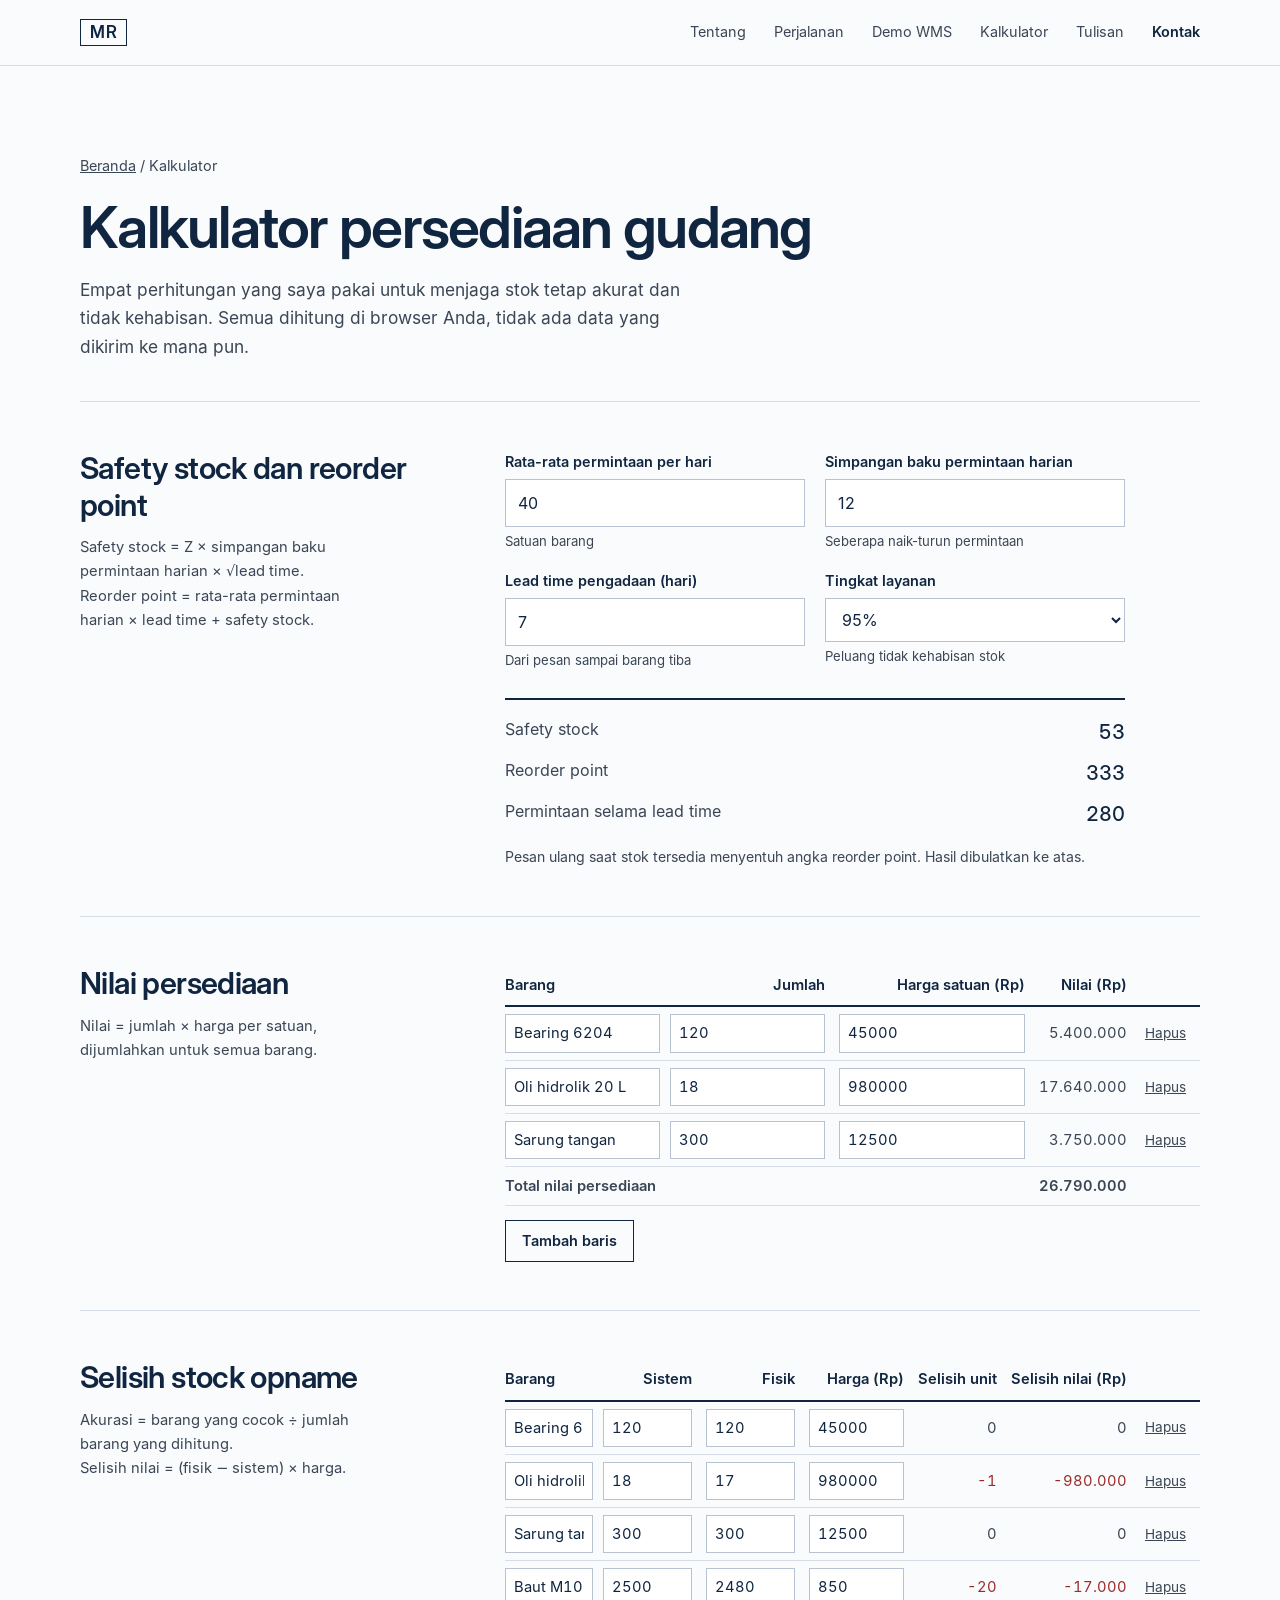
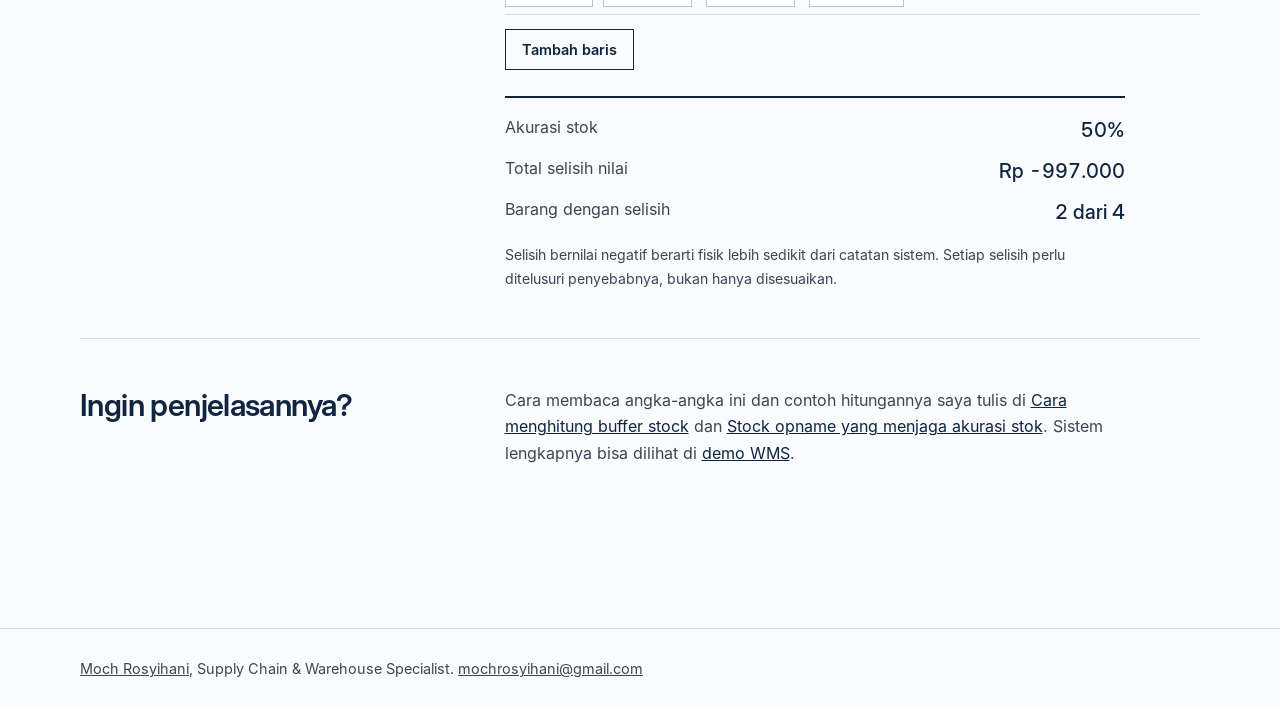
==== alat/index.html @ 8d3dca1d "Add files via upload" ====
<!doctype html>
<html lang="id">
<head>
<meta charset="utf-8">
<meta name="viewport" content="width=device-width, initial-scale=1">
<title>Kalkulator Persediaan Gudang – Moch Rosyihani</title>
<meta name="description" content="Kalkulator gratis untuk safety stock, reorder point, nilai persediaan, dan selisih stock opname. Dihitung langsung di browser Anda.">
<link rel="canonical" href="https://mochrosyihani.com/alat/">
<meta name="theme-color" content="#0F2540">
<link rel="icon" href="../assets/img/favicon.svg" type="image/svg+xml">
<meta property="og:type" content="website">
<meta property="og:locale" content="id_ID">
<meta property="og:site_name" content="Moch Rosyihani">
<meta property="og:title" content="Kalkulator Persediaan Gudang – Moch Rosyihani">
<meta property="og:description" content="Kalkulator gratis untuk safety stock, reorder point, nilai persediaan, dan selisih stock opname. Dihitung langsung di browser Anda.">
<meta property="og:url" content="https://mochrosyihani.com/alat/">
<meta property="og:image" content="https://mochrosyihani.com/assets/img/og.png">
<meta name="twitter:card" content="summary_large_image">
<link rel="stylesheet" href="../assets/css/style.css">
<link rel="stylesheet" href="../assets/css/halaman.css">
<script type="application/ld+json">{"@context":"https://schema.org","@type":"WebApplication","name":"Kalkulator Persediaan Gudang","applicationCategory":"BusinessApplication","operatingSystem":"Web","inLanguage":"id","description":"Hitung safety stock, reorder point, nilai persediaan, dan selisih stock opname.","author":{"@type":"Person","name":"Moch Rosyihani","url":"https://mochrosyihani.com/"},"offers":{"@type":"Offer","price":"0","priceCurrency":"IDR"}}</script>
</head>
<body>
<a class="lewati" href="#isi">Lewati ke isi</a>
<header class="bar" id="atas">
  <a class="monogram" href="../index.html" aria-label="Moch Rosyihani, beranda">MR</a>
  <button class="menu-tombol" type="button" aria-expanded="false" aria-controls="menu">Menu</button>
  <nav id="menu" class="menu" aria-label="Navigasi utama">
    <a href="../index.html#tentang">Tentang</a>
    <a href="../index.html#perjalanan">Perjalanan</a>
    <a href="../demo/">Demo WMS</a>
    <a href="../alat/">Kalkulator</a>
    <a href="../tulisan/">Tulisan</a>
    <a href="../index.html#kontak" class="menu-kontak">Kontak</a>
  </nav>
</header>
<main id="isi">

<div class="bungkus">
  <section class="judul-halaman">
    <p class="remah"><a href="../index.html">Beranda</a> / Kalkulator</p>
    <h1>Kalkulator persediaan gudang</h1>
    <p class="sub">Empat perhitungan yang saya pakai untuk menjaga stok tetap akurat dan tidak kehabisan. Semua dihitung di browser Anda, tidak ada data yang dikirim ke mana pun.</p>
  </section>

  <section class="blok" aria-labelledby="h-ss">
    <div class="blok-judul">
      <div>
        <h2 id="h-ss">Safety stock dan reorder point</h2>
        <p class="rumus">Safety stock = Z × simpangan baku permintaan harian × √lead time.<br>Reorder point = rata-rata permintaan harian × lead time + safety stock.</p>
      </div>
      <div>
        <form class="form" id="f-ss" onsubmit="return false">
          <div><label for="ss-d">Rata-rata permintaan per hari</label><input id="ss-d" type="number" min="0" step="any" value="40" inputmode="decimal"><span class="bantu">Satuan barang</span></div>
          <div><label for="ss-s">Simpangan baku permintaan harian</label><input id="ss-s" type="number" min="0" step="any" value="12" inputmode="decimal"><span class="bantu">Seberapa naik-turun permintaan</span></div>
          <div><label for="ss-l">Lead time pengadaan (hari)</label><input id="ss-l" type="number" min="0" step="any" value="7" inputmode="decimal"><span class="bantu">Dari pesan sampai barang tiba</span></div>
          <div><label for="ss-z">Tingkat layanan</label>
            <select id="ss-z"><option value="1.28">90%</option><option value="1.65" selected>95%</option><option value="1.96">97,5%</option><option value="2.33">99%</option></select>
            <span class="bantu">Peluang tidak kehabisan stok</span></div>
        </form>
        <div class="hasil" aria-live="polite"><dl>
          <dt>Safety stock</dt><dd id="o-ss">–</dd>
          <dt>Reorder point</dt><dd id="o-rop">–</dd>
          <dt>Permintaan selama lead time</dt><dd id="o-ld">–</dd>
        </dl><p class="catat">Pesan ulang saat stok tersedia menyentuh angka reorder point. Hasil dibulatkan ke atas.</p></div>
      </div>
    </div>
  </section>

  <section class="blok" aria-labelledby="h-nilai">
    <div class="blok-judul">
      <div>
        <h2 id="h-nilai">Nilai persediaan</h2>
        <p class="rumus">Nilai = jumlah × harga per satuan, dijumlahkan untuk semua barang.</p>
      </div>
      <div>
        <div class="tabel-bungkus"><table class="data" id="t-nilai">
          <thead><tr><th>Barang</th><th class="n">Jumlah</th><th class="n">Harga satuan (Rp)</th><th class="n">Nilai (Rp)</th><th><span class="sr-only">Hapus</span></th></tr></thead>
          <tbody></tbody>
          <tfoot><tr><td colspan="3"><strong>Total nilai persediaan</strong></td><td class="n"><strong id="o-total">0</strong></td><td></td></tr></tfoot>
        </table></div>
        <div class="baris-aksi"><button type="button" class="tombol-kecil" id="tambah-nilai">Tambah baris</button></div>
      </div>
    </div>
  </section>

  <section class="blok" aria-labelledby="h-opname">
    <div class="blok-judul">
      <div>
        <h2 id="h-opname">Selisih stock opname</h2>
        <p class="rumus">Akurasi = barang yang cocok ÷ jumlah barang yang dihitung.<br>Selisih nilai = (fisik − sistem) × harga.</p>
      </div>
      <div>
        <div class="tabel-bungkus"><table class="data" id="t-opname">
          <thead><tr><th>Barang</th><th class="n">Sistem</th><th class="n">Fisik</th><th class="n">Harga (Rp)</th><th class="n">Selisih unit</th><th class="n">Selisih nilai (Rp)</th><th><span class="sr-only">Hapus</span></th></tr></thead>
          <tbody></tbody>
        </table></div>
        <div class="baris-aksi"><button type="button" class="tombol-kecil" id="tambah-opname">Tambah baris</button></div>
        <div class="hasil" aria-live="polite"><dl>
          <dt>Akurasi stok</dt><dd id="o-akurasi">–</dd>
          <dt>Total selisih nilai</dt><dd id="o-selisih">–</dd>
          <dt>Barang dengan selisih</dt><dd id="o-jml">–</dd>
        </dl><p class="catat">Selisih bernilai negatif berarti fisik lebih sedikit dari catatan sistem. Setiap selisih perlu ditelusuri penyebabnya, bukan hanya disesuaikan.</p></div>
      </div>
    </div>
  </section>

  <section class="blok" aria-labelledby="h-baca">
    <div class="blok-judul">
      <h2 id="h-baca">Ingin penjelasannya?</h2>
      <div class="isi-teks"><p>Cara membaca angka-angka ini dan contoh hitungannya saya tulis di <a href="../tulisan/cara-menghitung-buffer-stock/">Cara menghitung buffer stock</a> dan <a href="../tulisan/stock-opname-akurasi-98-persen/">Stock opname yang menjaga akurasi stok</a>. Sistem lengkapnya bisa dilihat di <a href="../demo/">demo WMS</a>.</p></div>
    </div>
  </section>
</div>
</main>
<footer class="kaki-halaman">
  <div class="bungkus">
    <p><a href="../index.html">Moch Rosyihani</a>, Supply Chain &amp; Warehouse Specialist. <a href="mailto:mochrosyihani@gmail.com">mochrosyihani@gmail.com</a></p>
  </div>
</footer>
<script src="../assets/js/main.js" defer></script>
<script src="kalkulator.js" defer></script>
</body>
</html>
---- assets/css/style.css ----
/* Moch Rosyihani – profil. Navy, putih, abu. Satu aksen biru-teal tipis. */
@font-face{font-family:"Inter";src:url("../fonts/inter-400.woff") format("woff");font-weight:400;font-style:normal;font-display:swap}
@font-face{font-family:"Inter";src:url("../fonts/inter-600.woff") format("woff");font-weight:600;font-style:normal;font-display:swap}
@font-face{font-family:"Inter Display";src:url("../fonts/interdisplay-500.woff") format("woff");font-weight:500;font-style:normal;font-display:swap}
@font-face{font-family:"Inter Display";src:url("../fonts/interdisplay-600.woff") format("woff");font-weight:600;font-style:normal;font-display:swap}
@font-face{font-family:"Lora";src:url("../fonts/lora-italic.woff") format("woff");font-weight:400 700;font-style:italic;font-display:swap}

:root{
  --kertas:#FAFBFC;
  --lembut:#EEF2F7;
  --navy:#0F2540;
  --teks:#3A4656;
  --garis:#D6DDE6;
  --teal:#2A7A8A;
  --putih:#FFFFFF;
  --sans:"Inter",system-ui,-apple-system,"Segoe UI",Roboto,Arial,sans-serif;
  --tampil:"Inter Display","Inter",system-ui,-apple-system,"Segoe UI",Roboto,Arial,sans-serif;
  --serif:"Lora",Georgia,"Times New Roman",serif;
  --lebar:1120px;
  --gutter:clamp(20px,5vw,48px);
}
*,*::before,*::after{box-sizing:border-box}
html{scroll-behavior:smooth;scroll-padding-top:72px;-webkit-text-size-adjust:100%}
body{margin:0;background:var(--kertas);color:var(--teks);font-family:var(--sans);font-size:1rem;line-height:1.65;font-feature-settings:"kern","liga";-webkit-font-smoothing:antialiased}
img{max-width:100%;display:block}
a{color:var(--navy)}
:focus-visible{outline:2px solid var(--teal);outline-offset:3px;border-radius:2px}
.lewati{position:absolute;left:-999px;top:8px;background:var(--navy);color:#fff;padding:8px 14px;z-index:100}
.lewati:focus{left:8px}
.bungkus{width:100%;max-width:calc(var(--lebar) + 2*var(--gutter));margin:0 auto;padding:0 var(--gutter)}

h1,h2,h3{font-family:var(--tampil);color:var(--navy);margin:0;font-weight:600}

/* Bar atas */
.bar{position:sticky;top:0;z-index:50;display:flex;align-items:center;justify-content:space-between;padding:14px max(var(--gutter),calc((100vw - var(--lebar))/2));background:rgba(250,251,252,.94);backdrop-filter:blur(6px);border-bottom:1px solid var(--garis)}
.monogram{font-family:var(--tampil);font-weight:600;font-size:1.05rem;letter-spacing:.04em;text-decoration:none;color:var(--navy);border:1.5px solid var(--navy);padding:4px 9px;line-height:1}
.menu{display:flex;gap:28px;align-items:center}
.menu a{font-size:.9rem;text-decoration:none;color:var(--teks);padding:6px 0;border-bottom:1.5px solid transparent}
.menu a:hover{color:var(--navy);border-bottom-color:var(--teal)}
.menu .menu-kontak{color:var(--navy);font-weight:600}
.menu-tombol{display:none;font:inherit;font-size:.9rem;background:none;border:1px solid var(--garis);color:var(--navy);padding:6px 14px;cursor:pointer}

/* Hero */
.hero{padding:clamp(48px,9vw,112px) 0 clamp(40px,7vw,88px)}
.hero-grid{display:grid;grid-template-columns:minmax(0,1.55fr) minmax(0,.85fr);gap:clamp(32px,6vw,88px);align-items:end}
.nama{font-size:clamp(3rem,9.2vw,7.6rem);line-height:.95;letter-spacing:-.035em;font-weight:600}
.nama span{display:block}
.garis-hero{height:3px;width:clamp(72px,12vw,148px);background:var(--teal);margin:clamp(24px,3.5vw,40px) 0 22px;transform-origin:left;animation:tarik .9s .15s cubic-bezier(.2,.7,.2,1) both}
@keyframes tarik{from{transform:scaleX(0)}to{transform:scaleX(1)}}
.jabatan{font-family:var(--tampil);font-weight:500;font-size:clamp(1.15rem,2.1vw,1.55rem);color:var(--navy);margin:0 0 14px;letter-spacing:-.01em}
.tagline{font-family:var(--serif);font-style:italic;font-size:clamp(1.05rem,1.7vw,1.25rem);line-height:1.5;margin:0 0 18px;color:var(--teks)}
.ringkas{max-width:52ch;margin:0 0 30px}
.aksi{display:flex;flex-wrap:wrap;gap:12px}
.tombol{display:inline-block;font-size:.95rem;font-weight:600;text-decoration:none;padding:13px 24px;border:1.5px solid var(--navy);transition:background .15s,color .15s}
.tombol-utama{background:var(--navy);color:#fff}
.tombol-utama:hover{background:#1B3A63;border-color:#1B3A63}
.tombol-garis{color:var(--navy);background:transparent}
.tombol-garis:hover{background:var(--navy);color:#fff}
.foto{margin:0}
.foto img,.foto-sementara{aspect-ratio:4/5;width:100%;object-fit:cover}
.foto-sementara{background:var(--navy);display:grid;place-items:center}
.foto-sementara span{font-family:var(--tampil);font-weight:500;color:rgba(255,255,255,.88);font-size:clamp(3rem,7vw,5.5rem);letter-spacing:.04em}

/* Fakta */
.fakta{border-top:1px solid var(--garis);border-bottom:1px solid var(--garis);background:var(--putih)}
.fakta dl{display:grid;grid-template-columns:repeat(4,1fr);margin:0}
.fakta dl>div{padding:26px 24px 26px 0;border-right:1px solid var(--garis);margin-right:24px}
.fakta dl>div:last-child{border-right:0;margin-right:0}
.fakta dt{font-size:.85rem;color:var(--teks);margin-bottom:4px;order:2}
.fakta dd{margin:0;font-family:var(--tampil);font-weight:500;font-size:clamp(1.25rem,2.2vw,1.65rem);color:var(--navy);letter-spacing:-.015em;line-height:1.2}
.fakta dl>div{display:flex;flex-direction:column}
.fakta sup{line-height:0}.fakta sup a{text-decoration:none;color:var(--teal);margin-left:2px}

/* Seksi umum */
.seksi{padding:clamp(56px,9vw,112px) 0}
.seksi-lembut{background:var(--lembut)}
.seksi h2{font-size:clamp(1.8rem,3.6vw,2.6rem);letter-spacing:-.025em;line-height:1.15}
.dua-kolom{display:grid;grid-template-columns:minmax(0,.8fr) minmax(0,1.6fr);gap:clamp(24px,6vw,96px)}
.pengantar{margin:14px 0 0;font-family:var(--serif);font-style:italic;font-size:1.15rem;color:var(--teks)}
.pengantar-kecil{margin:16px 0 0;max-width:32ch;font-size:.95rem}
.isi-teks{max-width:62ch}
.isi-teks p{margin:0 0 1.15em}
.isi-teks .pembuka{font-family:var(--tampil);font-weight:500;font-size:clamp(1.3rem,2.3vw,1.7rem);line-height:1.3;letter-spacing:-.015em;color:var(--navy);margin-bottom:1.1em}

/* Garis waktu */
.garis-waktu{list-style:none;margin:clamp(32px,5vw,56px) 0 0;padding:0}
.garis-waktu>li{display:grid;grid-template-columns:minmax(0,.8fr) minmax(0,1.6fr);gap:clamp(24px,6vw,96px);padding:30px 0;border-top:1px solid #C3CDD9}
.garis-waktu>li:last-child{border-bottom:1px solid #C3CDD9}
.tahun{margin:0;font-weight:600;color:var(--navy);font-size:.95rem;font-variant-numeric:tabular-nums}
.garis-waktu h3{font-size:1.35rem;letter-spacing:-.015em;line-height:1.25}
.instansi{margin:2px 0 12px;color:var(--teal);font-weight:600;font-size:.95rem}
.garis-waktu p{margin:0}
.garis-waktu .instansi{margin:2px 0 12px}
.garis-waktu ul{margin:0;padding-left:1.15em;max-width:62ch}
.garis-waktu li li{margin:0 0 .45em;padding-left:.2em}
.garis-waktu li li::marker{color:var(--teal)}
.garis-waktu p:not(.tahun):not(.instansi){max-width:62ch}

/* Fitur WMS */
.fitur{margin:0}
.fitur>div{display:grid;grid-template-columns:minmax(0,.9fr) minmax(0,1.3fr);gap:24px;padding:22px 0;border-top:1px solid var(--garis)}
.fitur>div:last-child{border-bottom:1px solid var(--garis)}
.fitur dt{font-family:var(--tampil);font-weight:600;color:var(--navy);font-size:1.08rem;line-height:1.35;letter-spacing:-.01em}
.fitur dd{margin:0;max-width:52ch}

/* Studi kasus */
.kasus-daftar{margin-top:clamp(28px,4vw,48px)}
.kasus{display:grid;grid-template-columns:minmax(0,.8fr) minmax(0,1.6fr);gap:clamp(24px,6vw,96px);padding:34px 0;border-top:1px solid #C3CDD9}
.kasus:last-child{border-bottom:1px solid #C3CDD9}
.kasus h3{font-size:1.35rem;line-height:1.25;letter-spacing:-.015em;max-width:18ch}
.kasus dl{margin:0;max-width:62ch}
.kasus dl>div{margin-bottom:16px}
.kasus dl>div:last-child{margin-bottom:0}
.kasus dt{font-weight:600;color:var(--navy);font-size:.95rem;margin-bottom:2px}
.kasus dd{margin:0}
.kasus sup a{color:var(--teal);text-decoration:none}
.catatan{margin:22px 0 0;font-size:.85rem}

/* Keahlian */
.tiga-kolom{display:grid;grid-template-columns:repeat(3,minmax(0,1fr));gap:clamp(24px,5vw,64px)}
.judul-penuh{grid-column:1/-1;margin-bottom:8px}
.tiga-kolom h3{font-size:1.1rem;letter-spacing:-.01em;margin-bottom:14px;padding-bottom:12px;border-bottom:1px solid var(--garis)}
.polos{list-style:none;margin:0;padding:0}
.polos li{margin:0 0 .7em}
.polos strong{color:var(--navy);font-weight:600}

/* Kontak */
.kontak{background:var(--navy);color:#C9D4E2;padding:clamp(56px,9vw,104px) 0 0}
.kontak h2{color:#fff;font-size:clamp(2rem,4.4vw,3.2rem);letter-spacing:-.03em;line-height:1.1}
.kontak-grid{display:grid;grid-template-columns:minmax(0,1fr) minmax(0,1fr);gap:clamp(32px,7vw,112px)}
.kontak-isi{margin:20px 0 0;max-width:34ch;font-size:1.1rem;color:#E4EBF3}
.kontak-daftar{list-style:none;margin:0;padding:0}
.kontak-daftar li{display:grid;grid-template-columns:110px 1fr;gap:16px;padding:16px 0;border-top:1px solid rgba(255,255,255,.18)}
.kontak-daftar li:last-child{border-bottom:1px solid rgba(255,255,255,.18)}
.kontak-daftar span{color:#9FB0C6;font-size:.9rem}
.kontak-daftar a{justify-self:start;color:#fff;text-decoration:none;border-bottom:1px solid rgba(255,255,255,.35);padding-bottom:1px;word-break:break-word}
.kontak-daftar a:hover{border-bottom-color:#fff}
.kontak :focus-visible{outline-color:#8FD0DB}
.kaki{margin-top:clamp(48px,7vw,88px);padding-top:0;padding-bottom:28px;font-size:.85rem;color:#9FB0C6}
.kaki p{margin:0;padding-top:20px;border-top:1px solid rgba(255,255,255,.12)}

/* Responsif */
@media (max-width:860px){
  .hero-grid{grid-template-columns:1fr;align-items:start}
  .foto{order:-1;max-width:190px}
  .nama{font-size:clamp(2.8rem,14vw,4.6rem)}
  .fakta dl{grid-template-columns:1fr 1fr}
  .fakta dl>div{border-right:0;margin-right:0;padding:20px 12px 20px 0;border-bottom:1px solid var(--garis)}
  .fakta dl>div:nth-last-child(-n+2){border-bottom:0}
  .dua-kolom,.garis-waktu>li,.kasus,.kontak-grid{grid-template-columns:1fr;gap:14px}
  .dua-kolom{gap:24px}
  .kasus h3{max-width:none}
  .fitur>div{grid-template-columns:1fr;gap:6px}
  .tiga-kolom{grid-template-columns:1fr}
}
@media (max-width:720px){
  .menu-tombol{display:block}
  .menu{display:none;position:absolute;top:100%;left:0;right:0;flex-direction:column;align-items:flex-start;gap:0;background:var(--kertas);border-bottom:1px solid var(--garis);padding:6px var(--gutter) 14px}
  .menu.buka{display:flex}
  .menu a{padding:12px 0;width:100%;font-size:1rem}
}
@media (prefers-reduced-motion:reduce){
  html{scroll-behavior:auto}
  .garis-hero{animation:none}
}
@media print{.bar,.aksi{display:none}}
---- assets/css/halaman.css ----
/* Halaman dalam: kalkulator, demo, tulisan */
.judul-halaman{padding:clamp(40px,7vw,88px) 0 clamp(24px,4vw,40px)}
.judul-halaman h1{font-size:clamp(2rem,5.2vw,3.6rem);letter-spacing:-.03em;line-height:1.08;max-width:20ch}
.judul-halaman .sub{margin:18px 0 0;max-width:58ch;font-size:1.08rem}
.remah{font-size:.9rem;margin:0 0 18px}
.remah a{color:var(--teks)}
.kaki-halaman{border-top:1px solid var(--garis);margin-top:clamp(48px,8vw,96px);padding:28px 0;font-size:.9rem}
.kaki-halaman p{margin:0}
.kaki-halaman a{color:var(--teks)}

/* Formulir */
.blok{padding:clamp(28px,4vw,48px) 0;border-top:1px solid var(--garis)}
.blok-judul>*{min-width:0}
.blok-judul{display:grid;grid-template-columns:minmax(0,.8fr) minmax(0,1.6fr);gap:clamp(24px,6vw,96px)}
.blok h2{font-size:clamp(1.4rem,2.6vw,1.9rem);letter-spacing:-.02em;line-height:1.2}
.blok .rumus{margin:12px 0 0;font-size:.92rem;max-width:34ch}
.rumus code,.kode{font-family:ui-monospace,SFMono-Regular,Menlo,Consolas,monospace;font-size:.88em;background:var(--lembut);padding:1px 6px}
.form{display:grid;grid-template-columns:repeat(2,minmax(0,1fr));gap:16px 20px;max-width:620px}
.form label{display:block;font-size:.9rem;font-weight:600;color:var(--navy);margin-bottom:5px}
.form input,.form select{width:100%;font:inherit;font-size:1rem;color:var(--navy);background:var(--putih);border:1px solid #B8C3D1;padding:10px 12px;border-radius:0}
.form input:focus,.form select:focus{outline:2px solid var(--teal);outline-offset:1px;border-color:var(--teal)}
.form .bantu{display:block;font-size:.82rem;font-weight:400;color:var(--teks);margin-top:4px}
.hasil{margin-top:26px;max-width:620px;border-top:2px solid var(--navy);padding-top:16px}
.hasil dl{margin:0;display:grid;grid-template-columns:1fr auto;gap:8px 20px}
.hasil dt{color:var(--teks)}
.hasil dd{margin:0;font-family:var(--tampil);font-weight:500;color:var(--navy);font-size:1.25rem;text-align:right;font-variant-numeric:tabular-nums}
.hasil .catat{margin:14px 0 0;font-size:.88rem}
.tabel-bungkus{overflow-x:auto;max-width:100%;position:relative}
table.data{border-collapse:collapse;width:100%;font-size:.92rem;font-variant-numeric:tabular-nums}
table.data th{text-align:left;font-weight:600;color:var(--navy);border-bottom:2px solid var(--navy);padding:8px 10px 8px 0;white-space:nowrap}
table.data td{padding:7px 10px 7px 0;border-bottom:1px solid var(--garis);vertical-align:middle}
table.data td.n,table.data th.n{text-align:right;padding-right:14px}
table.data input{width:100%;min-width:70px;font:inherit;font-size:.92rem;border:1px solid #B8C3D1;padding:6px 8px;background:var(--putih);color:var(--navy)}
table.data input:focus{outline:2px solid var(--teal);outline-offset:1px}
.tombol-kecil{font:inherit;font-size:.9rem;font-weight:600;color:var(--navy);background:transparent;border:1.5px solid var(--navy);padding:8px 16px;cursor:pointer}
.tombol-kecil:hover{background:var(--navy);color:#fff}
.tombol-polos{font:inherit;font-size:.85rem;background:none;border:0;color:var(--teks);cursor:pointer;text-decoration:underline;padding:4px}
.baris-aksi{display:flex;gap:12px;margin-top:14px;flex-wrap:wrap}
.merah{color:#9B2C2C}
.hijau{color:#1F6B4A}

/* Demo */
.pita{background:var(--lembut);border-left:3px solid var(--teal);padding:12px 16px;margin:0 0 28px;font-size:.92rem;max-width:72ch}
.kpi{display:grid;grid-template-columns:repeat(4,minmax(0,1fr));border-top:1px solid var(--garis);border-bottom:1px solid var(--garis);background:var(--putih);margin-bottom:36px}
.kpi>div{padding:20px 20px 20px 0;margin-right:20px;border-right:1px solid var(--garis);display:flex;flex-direction:column}
.kpi>div:last-child{border-right:0;margin-right:0}
.kpi b{font-family:var(--tampil);font-weight:500;font-size:clamp(1.3rem,2.4vw,1.8rem);color:var(--navy);letter-spacing:-.015em;line-height:1.15;order:1}
.kpi span{font-size:.85rem;order:2}
.panel{margin-bottom:44px}
.panel h2{font-size:1.35rem;letter-spacing:-.015em;margin-bottom:6px}
.panel .ket{margin:0 0 16px;font-size:.92rem;max-width:64ch}
.grafik{width:100%;height:auto;display:block;background:var(--putih);border:1px solid var(--garis)}
.legenda{display:flex;gap:20px;font-size:.88rem;margin-top:8px}
.legenda i{display:inline-block;width:14px;height:3px;vertical-align:middle;margin-right:6px}
.alat-bar{display:flex;flex-wrap:wrap;gap:12px;align-items:end;margin-bottom:14px}
.alat-bar label{display:block;font-size:.85rem;font-weight:600;color:var(--navy);margin-bottom:4px}
.alat-bar input,.alat-bar select{font:inherit;font-size:.95rem;padding:9px 11px;border:1px solid #B8C3D1;background:var(--putih);color:var(--navy);border-radius:0;min-width:200px}
.alat-bar input:focus,.alat-bar select:focus{outline:2px solid var(--teal);outline-offset:1px}
.status{display:inline-block;font-size:.8rem;font-weight:600;padding:2px 9px;border:1px solid}
.st-aman{color:#1F6B4A;border-color:#8FC4AA}
.st-hampir{color:#8A5A00;border-color:#D8B36A}
.st-bawah{color:#9B2C2C;border-color:#D79A9A}
.ukur{background:var(--navy);color:#C9D4E2;padding:clamp(24px,4vw,40px);margin-top:12px}
.ukur h2{color:#fff;font-size:1.35rem;margin-bottom:8px}
.ukur p{margin:0 0 14px;max-width:62ch}
.ukur .tombol-kecil{color:#fff;border-color:#fff}
.ukur .tombol-kecil:hover{background:#fff;color:var(--navy)}
.ukur dl{display:grid;grid-template-columns:repeat(auto-fit,minmax(150px,1fr));gap:14px 20px;margin:20px 0 0}
.ukur dt{font-size:.85rem;color:#9FB0C6}
.ukur dd{margin:0;font-family:var(--tampil);font-weight:500;font-size:1.3rem;color:#fff;font-variant-numeric:tabular-nums}
.ukur .catat{font-size:.85rem;color:#9FB0C6;margin:18px 0 0}
.ukur :focus-visible{outline-color:#8FD0DB}
.halaman-tabel{display:flex;justify-content:space-between;align-items:center;gap:12px;margin-top:10px;font-size:.9rem;flex-wrap:wrap}

/* Tulisan */
.daftar-tulisan{list-style:none;margin:0;padding:0;border-bottom:1px solid var(--garis)}
.daftar-tulisan li{padding:28px 0;border-top:1px solid var(--garis);display:grid;grid-template-columns:minmax(0,.8fr) minmax(0,1.6fr);gap:clamp(24px,6vw,96px)}
.daftar-tulisan .tgl{margin:0;font-size:.9rem;font-weight:600;color:var(--navy)}
.daftar-tulisan h2{font-size:1.4rem;letter-spacing:-.015em;line-height:1.25;margin-bottom:8px}
.daftar-tulisan h2 a{text-decoration:none}
.daftar-tulisan h2 a:hover{text-decoration:underline;text-decoration-color:var(--teal);text-underline-offset:4px}
.daftar-tulisan p{margin:0;max-width:60ch}
.artikel{max-width:68ch}
.artikel h2{font-size:1.5rem;letter-spacing:-.02em;margin:2em 0 .5em;line-height:1.25}
.artikel p,.artikel li{font-size:1.04rem;line-height:1.75}
.artikel p{margin:0 0 1.1em}
.artikel ul,.artikel ol{padding-left:1.3em;margin:0 0 1.2em}
.artikel li{margin-bottom:.4em}
.artikel li::marker{color:var(--teal)}
.artikel .contoh{background:var(--lembut);padding:16px 20px;margin:0 0 1.3em;border-left:3px solid var(--teal)}
.artikel .contoh p{margin:0 0 .6em;font-size:.98rem}
.artikel .contoh p:last-child{margin:0}
.artikel .tabel-bungkus{margin:0 0 1.4em}
.meta-artikel{font-size:.92rem;margin:14px 0 0}
.lanjut{margin-top:2.4em;padding-top:1.4em;border-top:1px solid var(--garis)}
.lanjut p{font-size:.98rem}

@media (max-width:860px){
  .blok-judul,.daftar-tulisan li{grid-template-columns:minmax(0,1fr);gap:12px}
  .kpi{grid-template-columns:1fr 1fr}
  .kpi>div{border-right:0;margin-right:0;border-bottom:1px solid var(--garis);padding:16px 12px 16px 0}
  .kpi>div:nth-last-child(-n+2){border-bottom:0}
  .form{grid-template-columns:1fr}
}
.sr-only{position:absolute;width:1px;height:1px;overflow:hidden;clip:rect(0 0 0 0);white-space:nowrap}
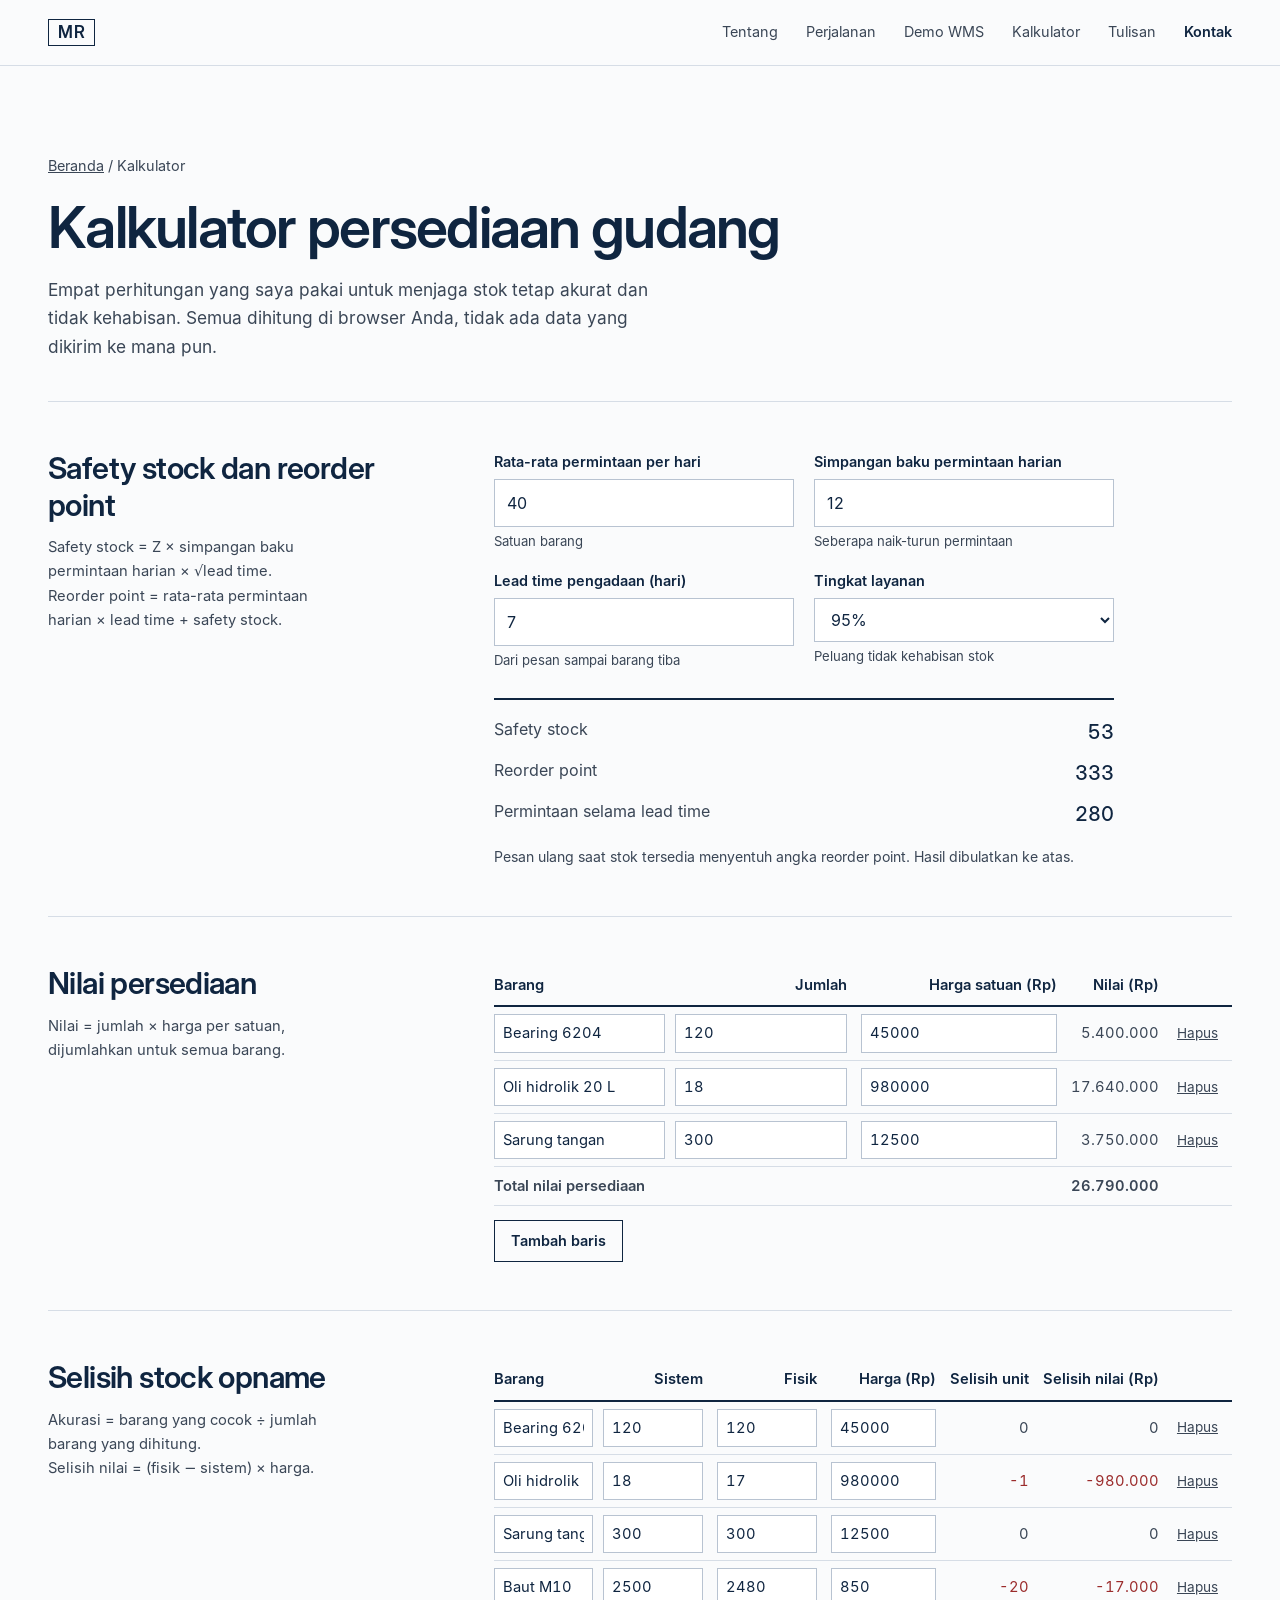
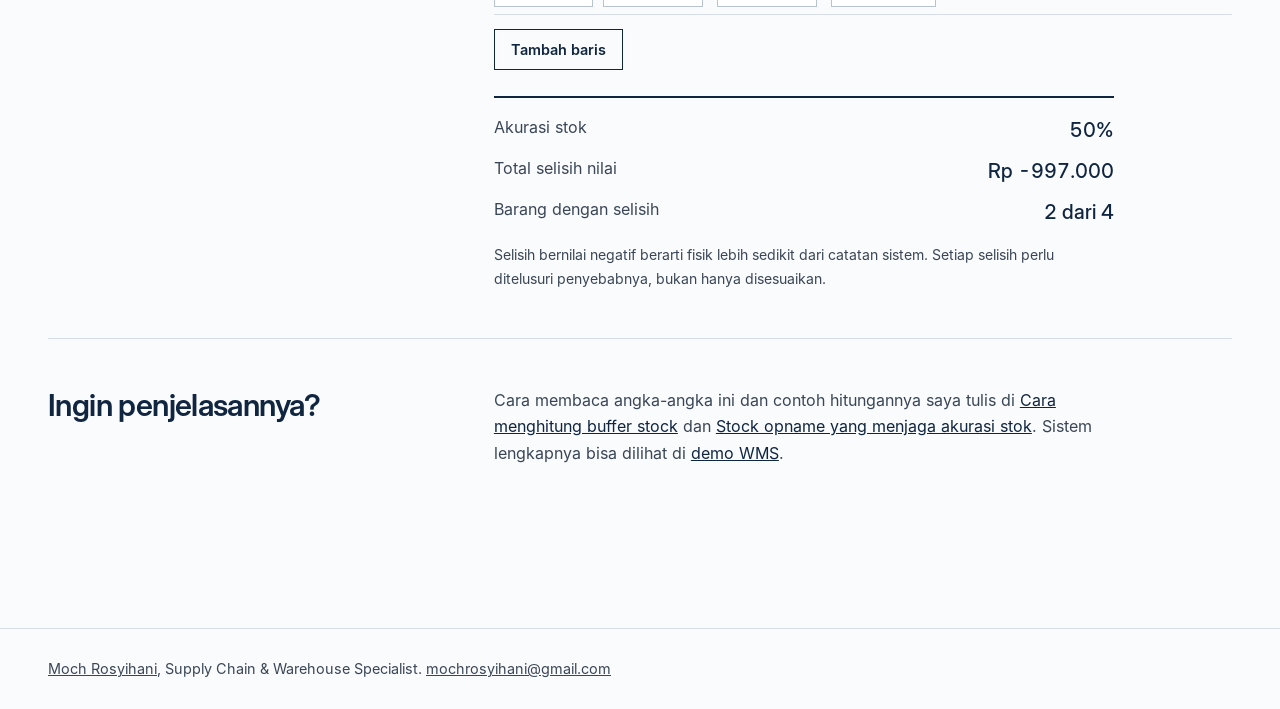
==== commit ca2178dc: "Add files via upload" ====
--- a/alat/index.html
+++ b/alat/index.html
@@ -5,7 +5,7 @@
 <meta name="viewport" content="width=device-width, initial-scale=1">
 <title>Kalkulator Persediaan Gudang – Moch Rosyihani</title>
 <meta name="description" content="Kalkulator gratis untuk safety stock, reorder point, nilai persediaan, dan selisih stock opname. Dihitung langsung di browser Anda.">
-<link rel="canonical" href="https://mochrosyihani.com/alat/">
+<link rel="canonical" href="https://mochrosyihani.github.io/rosyihani/alat/">
 <meta name="theme-color" content="#0F2540">
 <link rel="icon" href="../assets/img/favicon.svg" type="image/svg+xml">
 <meta property="og:type" content="website">
@@ -13,12 +13,12 @@
 <meta property="og:site_name" content="Moch Rosyihani">
 <meta property="og:title" content="Kalkulator Persediaan Gudang – Moch Rosyihani">
 <meta property="og:description" content="Kalkulator gratis untuk safety stock, reorder point, nilai persediaan, dan selisih stock opname. Dihitung langsung di browser Anda.">
-<meta property="og:url" content="https://mochrosyihani.com/alat/">
-<meta property="og:image" content="https://mochrosyihani.com/assets/img/og.png">
+<meta property="og:url" content="https://mochrosyihani.github.io/rosyihani/alat/">
+<meta property="og:image" content="https://mochrosyihani.github.io/rosyihani/assets/img/og.png">
 <meta name="twitter:card" content="summary_large_image">
 <link rel="stylesheet" href="../assets/css/style.css">
 <link rel="stylesheet" href="../assets/css/halaman.css">
-<script type="application/ld+json">{"@context":"https://schema.org","@type":"WebApplication","name":"Kalkulator Persediaan Gudang","applicationCategory":"BusinessApplication","operatingSystem":"Web","inLanguage":"id","description":"Hitung safety stock, reorder point, nilai persediaan, dan selisih stock opname.","author":{"@type":"Person","name":"Moch Rosyihani","url":"https://mochrosyihani.com/"},"offers":{"@type":"Offer","price":"0","priceCurrency":"IDR"}}</script>
+<script type="application/ld+json">{"@context":"https://schema.org","@type":"WebApplication","name":"Kalkulator Persediaan Gudang","applicationCategory":"BusinessApplication","operatingSystem":"Web","inLanguage":"id","description":"Hitung safety stock, reorder point, nilai persediaan, dan selisih stock opname.","author":{"@type":"Person","name":"Moch Rosyihani","url":"https://mochrosyihani.github.io/rosyihani/"},"offers":{"@type":"Offer","price":"0","priceCurrency":"IDR"}}</script>
 </head>
 <body>
 <a class="lewati" href="#isi">Lewati ke isi</a>
--- a/assets/css/style.css
+++ b/assets/css/style.css
@@ -16,7 +16,7 @@
   --sans:"Inter",system-ui,-apple-system,"Segoe UI",Roboto,Arial,sans-serif;
   --tampil:"Inter Display","Inter",system-ui,-apple-system,"Segoe UI",Roboto,Arial,sans-serif;
   --serif:"Lora",Georgia,"Times New Roman",serif;
-  --lebar:1120px;
+  --lebar:1280px;
   --gutter:clamp(20px,5vw,48px);
 }
 *,*::before,*::after{box-sizing:border-box}
@@ -42,7 +42,7 @@
 
 /* Hero */
 .hero{padding:clamp(48px,9vw,112px) 0 clamp(40px,7vw,88px)}
-.hero-grid{display:grid;grid-template-columns:minmax(0,1.55fr) minmax(0,.85fr);gap:clamp(32px,6vw,88px);align-items:end}
+.hero-grid{display:grid;grid-template-columns:minmax(0,1.05fr) minmax(0,.95fr);gap:clamp(32px,5vw,72px);align-items:center}
 .nama{font-size:clamp(3rem,9.2vw,7.6rem);line-height:.95;letter-spacing:-.035em;font-weight:600}
 .nama span{display:block}
 .garis-hero{height:3px;width:clamp(72px,12vw,148px);background:var(--teal);margin:clamp(24px,3.5vw,40px) 0 22px;transform-origin:left;animation:tarik .9s .15s cubic-bezier(.2,.7,.2,1) both}
@@ -56,8 +56,8 @@
 .tombol-utama:hover{background:#1B3A63;border-color:#1B3A63}
 .tombol-garis{color:var(--navy);background:transparent}
 .tombol-garis:hover{background:var(--navy);color:#fff}
-.foto{margin:0}
-.foto img,.foto-sementara{aspect-ratio:4/5;width:100%;object-fit:cover}
+.foto{margin:0;justify-self:end;width:100%;max-width:560px}
+.foto img,.foto-sementara{aspect-ratio:1/1;width:100%;height:auto;object-fit:cover}
 .foto-sementara{background:var(--navy);display:grid;place-items:center}
 .foto-sementara span{font-family:var(--tampil);font-weight:500;color:rgba(255,255,255,.88);font-size:clamp(3rem,7vw,5.5rem);letter-spacing:.04em}
 
--- a/assets/css/halaman.css
+++ b/assets/css/halaman.css
@@ -103,3 +103,6 @@
   .form{grid-template-columns:1fr}
 }
 .sr-only{position:absolute;width:1px;height:1px;overflow:hidden;clip:rect(0 0 0 0);white-space:nowrap}
+.bagikan{display:flex;flex-wrap:wrap;align-items:center;gap:14px;margin-top:2.2em;text-decoration:none}
+.bagikan .tombol-kecil{text-decoration:none;display:inline-block}
+.bagikan .tombol-polos{font-size:.95rem;color:var(--navy)}
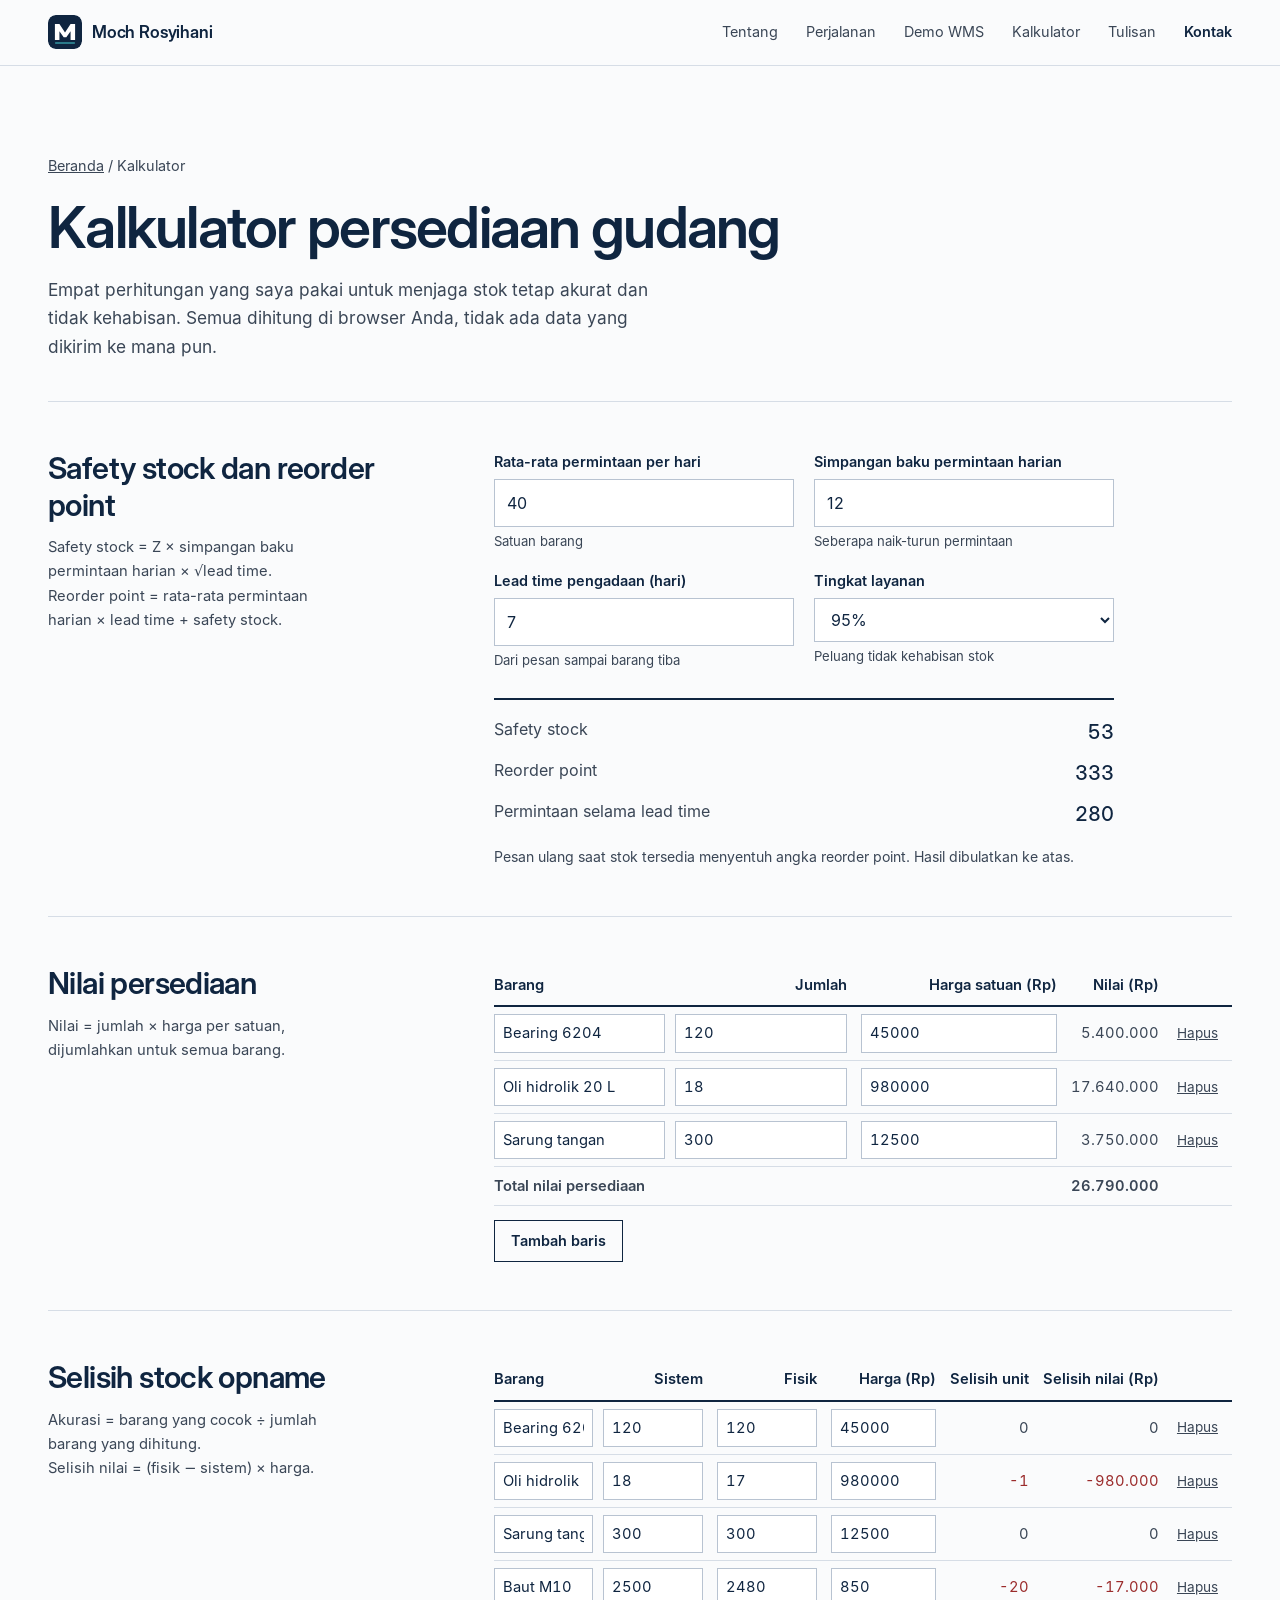
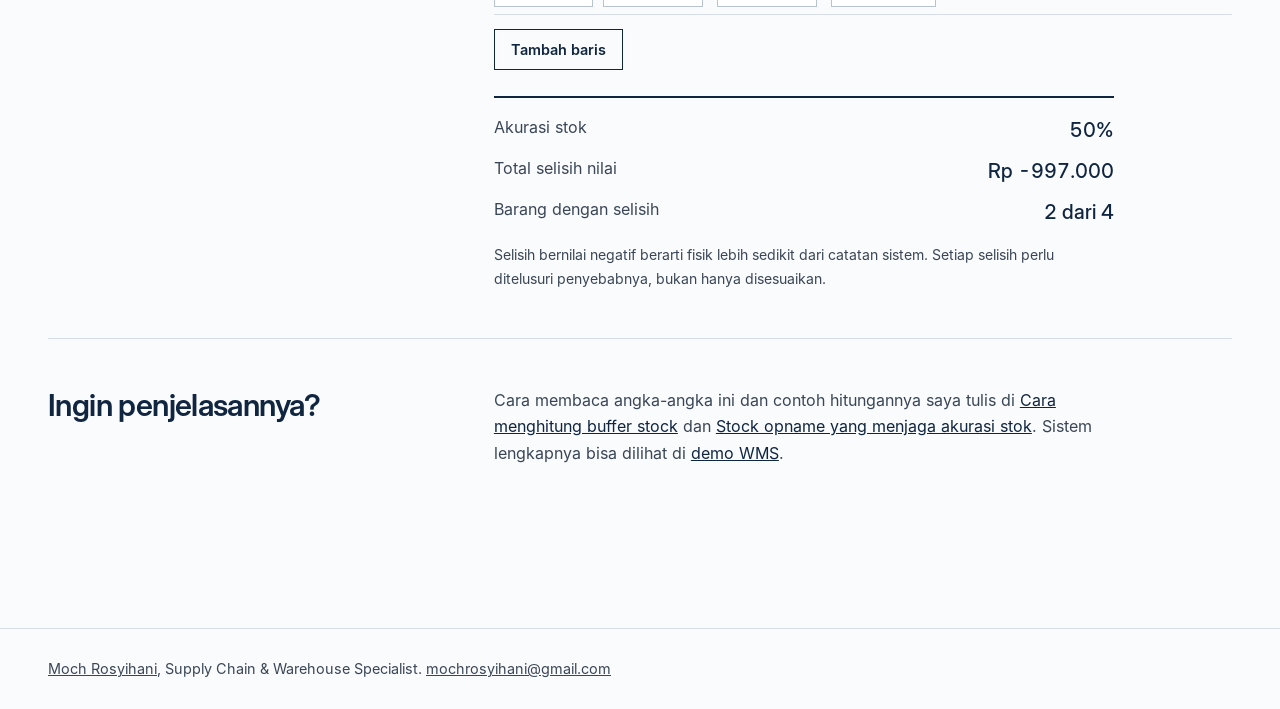
==== commit 8b7bb746: "Add files via upload" ====
--- a/alat/index.html
+++ b/alat/index.html
@@ -8,6 +8,8 @@
 <link rel="canonical" href="https://mochrosyihani.github.io/rosyihani/alat/">
 <meta name="theme-color" content="#0F2540">
 <link rel="icon" href="../assets/img/favicon.svg" type="image/svg+xml">
+<link rel="icon" href="../assets/img/favicon-32.png" sizes="32x32" type="image/png">
+<link rel="apple-touch-icon" href="../assets/img/apple-touch-icon.png">
 <meta property="og:type" content="website">
 <meta property="og:locale" content="id_ID">
 <meta property="og:site_name" content="Moch Rosyihani">
@@ -23,7 +25,7 @@
 <body>
 <a class="lewati" href="#isi">Lewati ke isi</a>
 <header class="bar" id="atas">
-  <a class="monogram" href="../index.html" aria-label="Moch Rosyihani, beranda">MR</a>
+  <a class="monogram" href="../index.html" aria-label="Moch Rosyihani, beranda"><img src="../assets/img/favicon.svg" width="34" height="34" alt=""><span>Moch Rosyihani</span></a>
   <button class="menu-tombol" type="button" aria-expanded="false" aria-controls="menu">Menu</button>
   <nav id="menu" class="menu" aria-label="Navigasi utama">
     <a href="../index.html#tentang">Tentang</a>
--- a/assets/css/style.css
+++ b/assets/css/style.css
@@ -33,7 +33,8 @@
 
 /* Bar atas */
 .bar{position:sticky;top:0;z-index:50;display:flex;align-items:center;justify-content:space-between;padding:14px max(var(--gutter),calc((100vw - var(--lebar))/2));background:rgba(250,251,252,.94);backdrop-filter:blur(6px);border-bottom:1px solid var(--garis)}
-.monogram{font-family:var(--tampil);font-weight:600;font-size:1.05rem;letter-spacing:.04em;text-decoration:none;color:var(--navy);border:1.5px solid var(--navy);padding:4px 9px;line-height:1}
+.monogram{display:inline-flex;align-items:center;gap:10px;font-family:var(--tampil);font-weight:600;font-size:1.05rem;letter-spacing:-.01em;text-decoration:none;color:var(--navy);line-height:1}
+.monogram img{display:block;border-radius:8px}
 .menu{display:flex;gap:28px;align-items:center}
 .menu a{font-size:.9rem;text-decoration:none;color:var(--teks);padding:6px 0;border-bottom:1.5px solid transparent}
 .menu a:hover{color:var(--navy);border-bottom-color:var(--teal)}
@@ -43,7 +44,7 @@
 /* Hero */
 .hero{padding:clamp(48px,9vw,112px) 0 clamp(40px,7vw,88px)}
 .hero-grid{display:grid;grid-template-columns:minmax(0,1.05fr) minmax(0,.95fr);gap:clamp(32px,5vw,72px);align-items:center}
-.nama{font-size:clamp(3rem,9.2vw,7.6rem);line-height:.95;letter-spacing:-.035em;font-weight:600}
+.nama{font-size:clamp(2.6rem,6vw,5.2rem);line-height:1;letter-spacing:-.03em;font-weight:600}
 .nama span{display:block}
 .garis-hero{height:3px;width:clamp(72px,12vw,148px);background:var(--teal);margin:clamp(24px,3.5vw,40px) 0 22px;transform-origin:left;animation:tarik .9s .15s cubic-bezier(.2,.7,.2,1) both}
 @keyframes tarik{from{transform:scaleX(0)}to{transform:scaleX(1)}}
@@ -142,8 +143,8 @@
 /* Responsif */
 @media (max-width:860px){
   .hero-grid{grid-template-columns:1fr;align-items:start}
-  .foto{order:-1;max-width:190px}
-  .nama{font-size:clamp(2.8rem,14vw,4.6rem)}
+  .foto{order:-1;max-width:190px;justify-self:start}
+  .nama{font-size:clamp(2.4rem,11vw,3.6rem)}
   .fakta dl{grid-template-columns:1fr 1fr}
   .fakta dl>div{border-right:0;margin-right:0;padding:20px 12px 20px 0;border-bottom:1px solid var(--garis)}
   .fakta dl>div:nth-last-child(-n+2){border-bottom:0}
@@ -164,3 +165,9 @@
   .garis-hero{animation:none}
 }
 @media print{.bar,.aksi{display:none}}
+
+/* Area sentuh nyaman di HP */
+@media (max-width:860px){
+  .fitur dt a,.kontak-daftar a{display:inline-block;padding:11px 0;min-height:44px;box-sizing:border-box}
+  .kontak-daftar li{margin:0}
+}
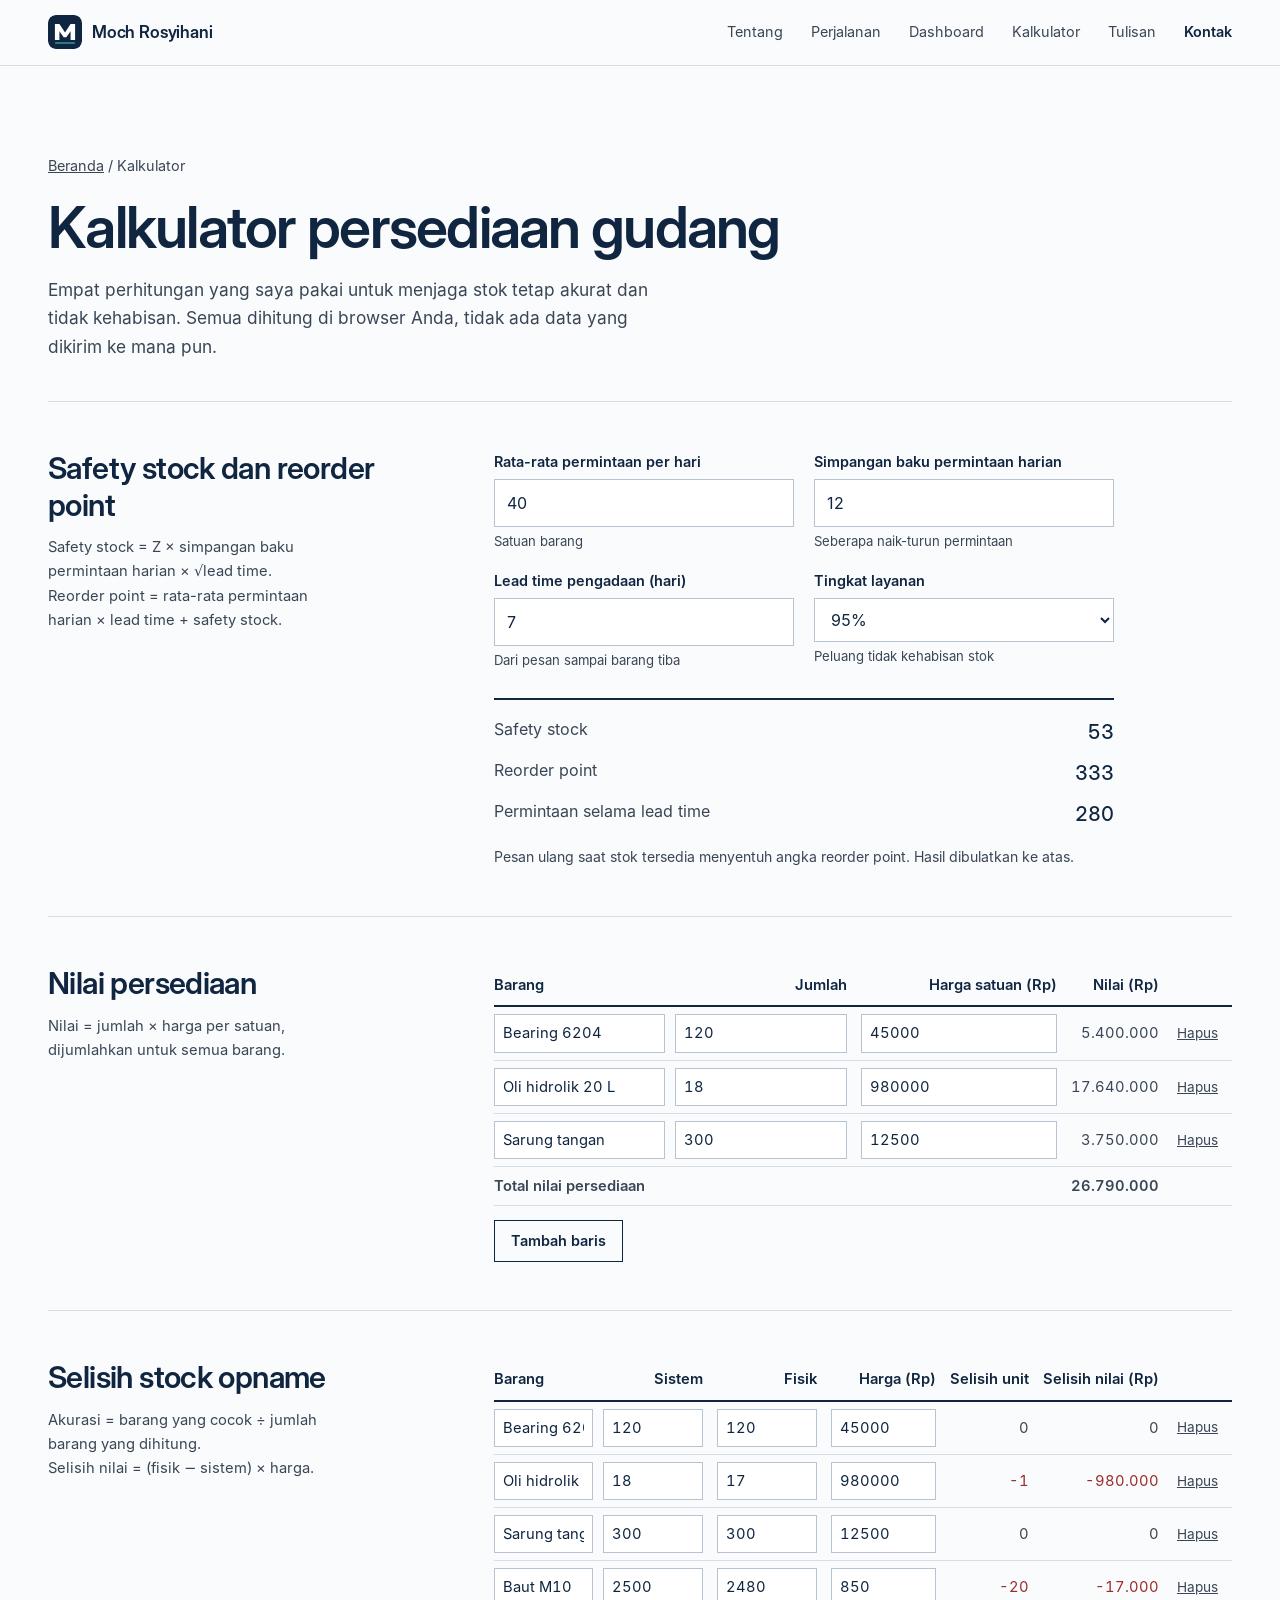
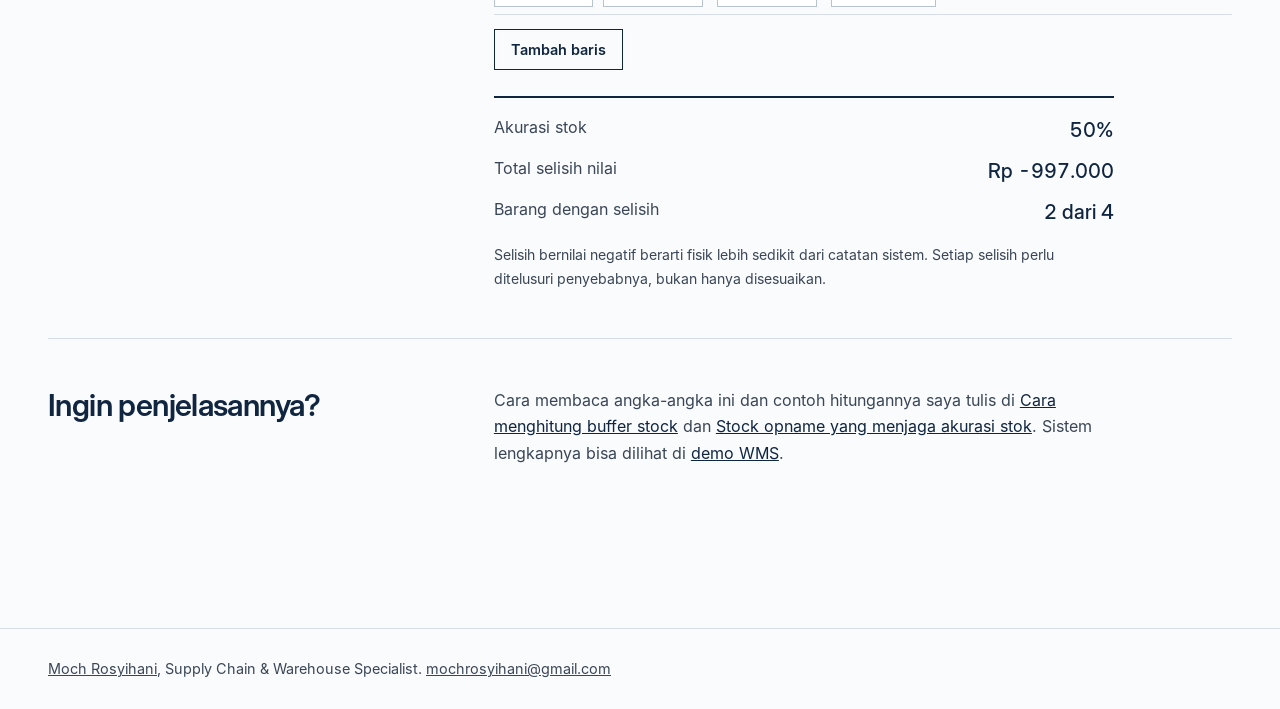
==== commit 4b6fce96: "Add files via upload" ====
--- a/alat/index.html
+++ b/alat/index.html
@@ -30,7 +30,7 @@
   <nav id="menu" class="menu" aria-label="Navigasi utama">
     <a href="../index.html#tentang">Tentang</a>
     <a href="../index.html#perjalanan">Perjalanan</a>
-    <a href="../demo/">Demo WMS</a>
+    <a href="../demo/">Dashboard</a>
     <a href="../alat/">Kalkulator</a>
     <a href="../tulisan/">Tulisan</a>
     <a href="../index.html#kontak" class="menu-kontak">Kontak</a>
